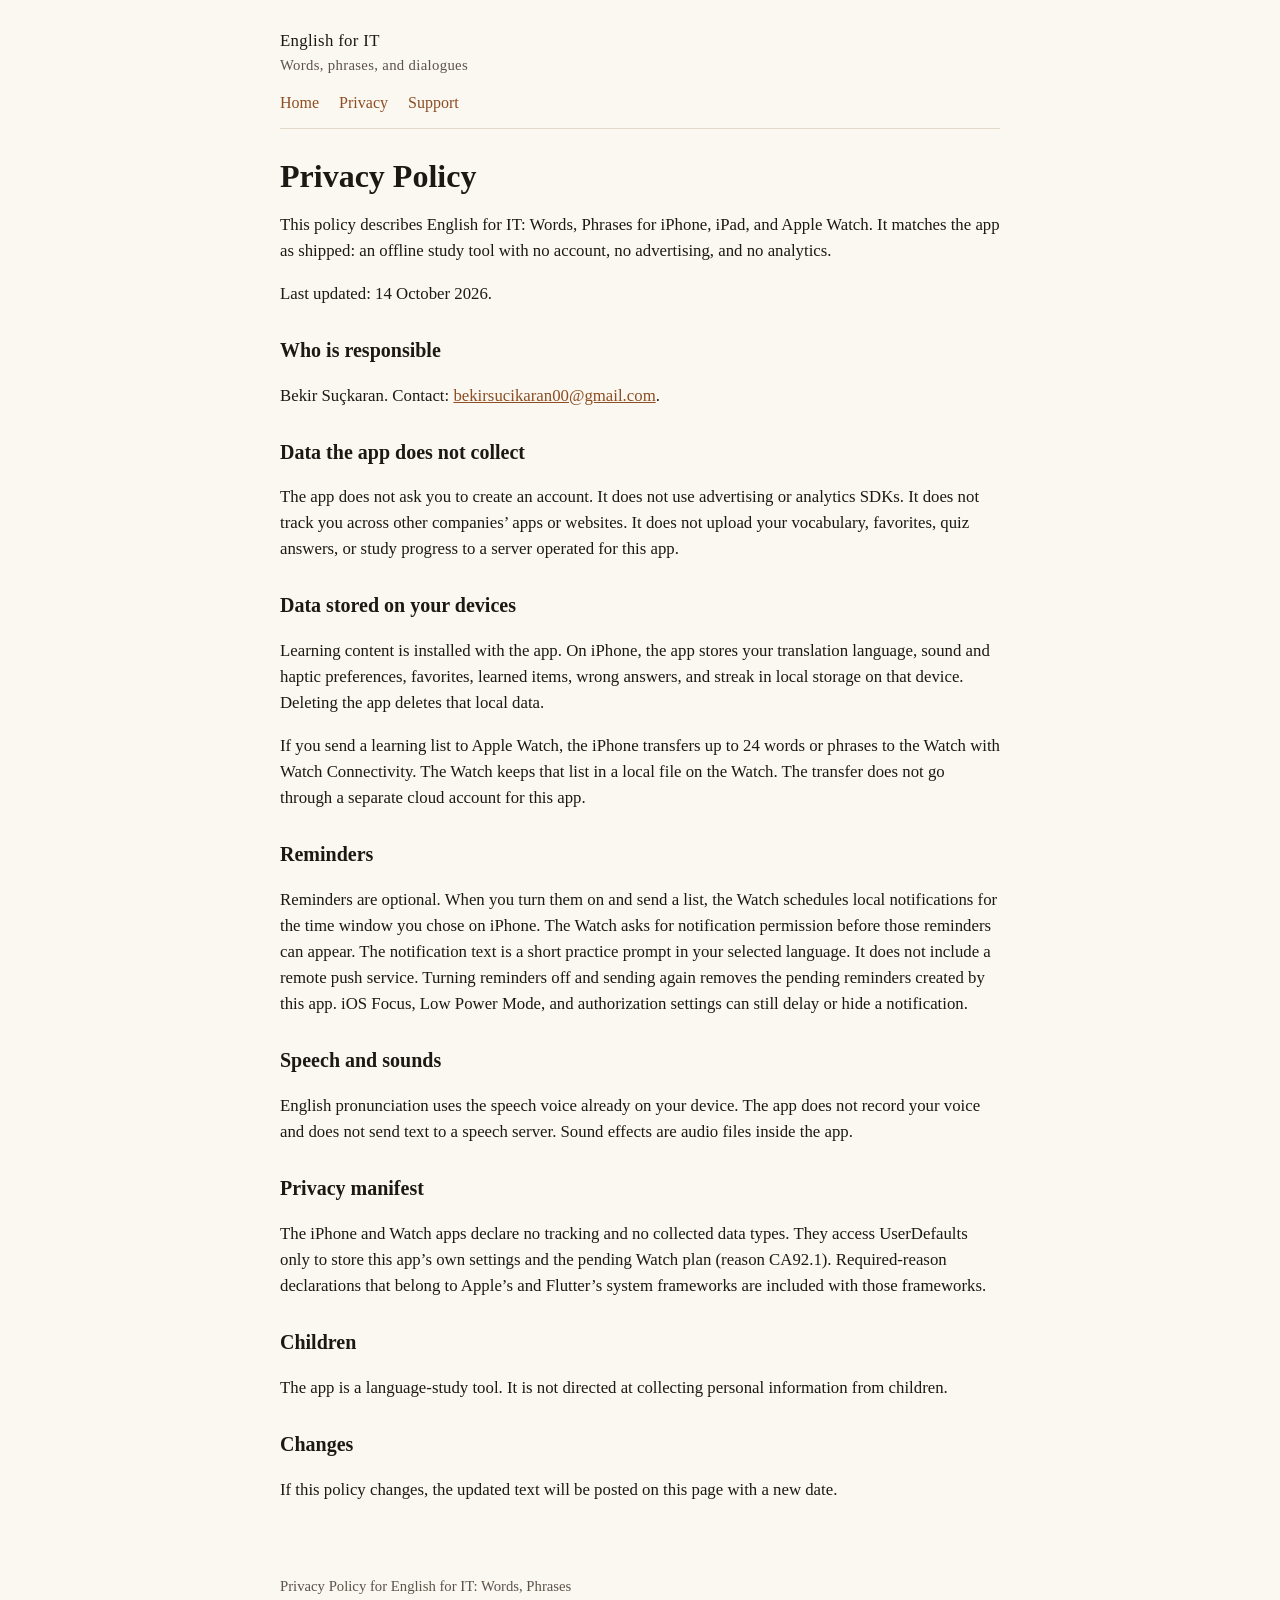
==== privacy.html @ e93d605b "Publish the Privacy Policy and Support pages for English for IT. Co-authored-by: Cursor <cursoragent" ====
<!DOCTYPE html>
<html lang="en">
<head>
  <meta charset="utf-8">
  <meta name="viewport" content="width=device-width, initial-scale=1">
  <title>Privacy Policy — English for IT: Words, Phrases</title>
  <link rel="stylesheet" href="style.css">
</head>
<body>
  <a class="skip" href="#content">Skip to content</a>
  <header>
    <p class="brand">English for IT <span>Words, phrases, and dialogues</span></p>
    <nav>
      <a href="index.html">Home</a>
      <a href="privacy.html">Privacy</a>
      <a href="support.html">Support</a>
    </nav>
  </header>
  <main id="content">
    <h1>Privacy Policy</h1>
    <p>This policy describes English for IT: Words, Phrases for iPhone, iPad, and Apple Watch. It matches the app as shipped: an offline study tool with no account, no advertising, and no analytics.</p>
    <p>Last updated: 14 October 2026.</p>

    <h2>Who is responsible</h2>
    <p>Bekir Suçkaran. Contact: <a href="mailto:bekirsucikaran00@gmail.com">bekirsucikaran00@gmail.com</a>.</p>

    <h2>Data the app does not collect</h2>
    <p>The app does not ask you to create an account. It does not use advertising or analytics SDKs. It does not track you across other companies’ apps or websites. It does not upload your vocabulary, favorites, quiz answers, or study progress to a server operated for this app.</p>

    <h2>Data stored on your devices</h2>
    <p>Learning content is installed with the app. On iPhone, the app stores your translation language, sound and haptic preferences, favorites, learned items, wrong answers, and streak in local storage on that device. Deleting the app deletes that local data.</p>
    <p>If you send a learning list to Apple Watch, the iPhone transfers up to 24 words or phrases to the Watch with Watch Connectivity. The Watch keeps that list in a local file on the Watch. The transfer does not go through a separate cloud account for this app.</p>

    <h2>Reminders</h2>
    <p>Reminders are optional. When you turn them on and send a list, the Watch schedules local notifications for the time window you chose on iPhone. The Watch asks for notification permission before those reminders can appear. The notification text is a short practice prompt in your selected language. It does not include a remote push service. Turning reminders off and sending again removes the pending reminders created by this app. iOS Focus, Low Power Mode, and authorization settings can still delay or hide a notification.</p>

    <h2>Speech and sounds</h2>
    <p>English pronunciation uses the speech voice already on your device. The app does not record your voice and does not send text to a speech server. Sound effects are audio files inside the app.</p>

    <h2>Privacy manifest</h2>
    <p>The iPhone and Watch apps declare no tracking and no collected data types. They access UserDefaults only to store this app’s own settings and the pending Watch plan (reason CA92.1). Required-reason declarations that belong to Apple’s and Flutter’s system frameworks are included with those frameworks.</p>

    <h2>Children</h2>
    <p>The app is a language-study tool. It is not directed at collecting personal information from children.</p>

    <h2>Changes</h2>
    <p>If this policy changes, the updated text will be posted on this page with a new date.</p>
  </main>
  <footer>Privacy Policy for English for IT: Words, Phrases</footer>
</body>
</html>
---- style.css ----
:root {
  color-scheme: light;
  --ink: #1c1915;
  --muted: #5c5348;
  --line: #e4d8c8;
  --paper: #fbf7f1;
  --card: #ffffff;
  --accent: #8c4e22;
}

* { box-sizing: border-box; }

body {
  margin: 0;
  font-family: "Iowan Old Style", Palatino, "Palatino Linotype", Georgia, serif;
  color: var(--ink);
  background: var(--paper);
  line-height: 1.55;
}

a { color: var(--accent); }

.skip {
  position: absolute;
  left: 12px;
  top: -40px;
}

.skip:focus { top: 12px; }

header, main, footer {
  width: min(720px, calc(100% - 32px));
  margin-left: auto;
  margin-right: auto;
}

header {
  padding: 28px 0 12px;
  border-bottom: 1px solid var(--line);
}

.brand {
  margin: 0;
  font-size: 1.05rem;
  letter-spacing: 0.02em;
}

.brand span {
  display: block;
  color: var(--muted);
  font-size: 0.92rem;
}

nav { margin-top: 14px; }

nav a {
  margin-right: 16px;
  text-decoration: none;
}

nav a:hover { text-decoration: underline; }

main { padding: 28px 0 48px; }

h1 { font-size: 2rem; line-height: 1.2; margin: 0 0 12px; }

h2 { font-size: 1.25rem; margin: 28px 0 8px; }

p, li { font-size: 1.05rem; }

.card {
  background: var(--card);
  border: 1px solid var(--line);
  border-radius: 16px;
  padding: 18px 18px 8px;
}

footer {
  padding: 8px 0 36px;
  color: var(--muted);
  font-size: 0.92rem;
}
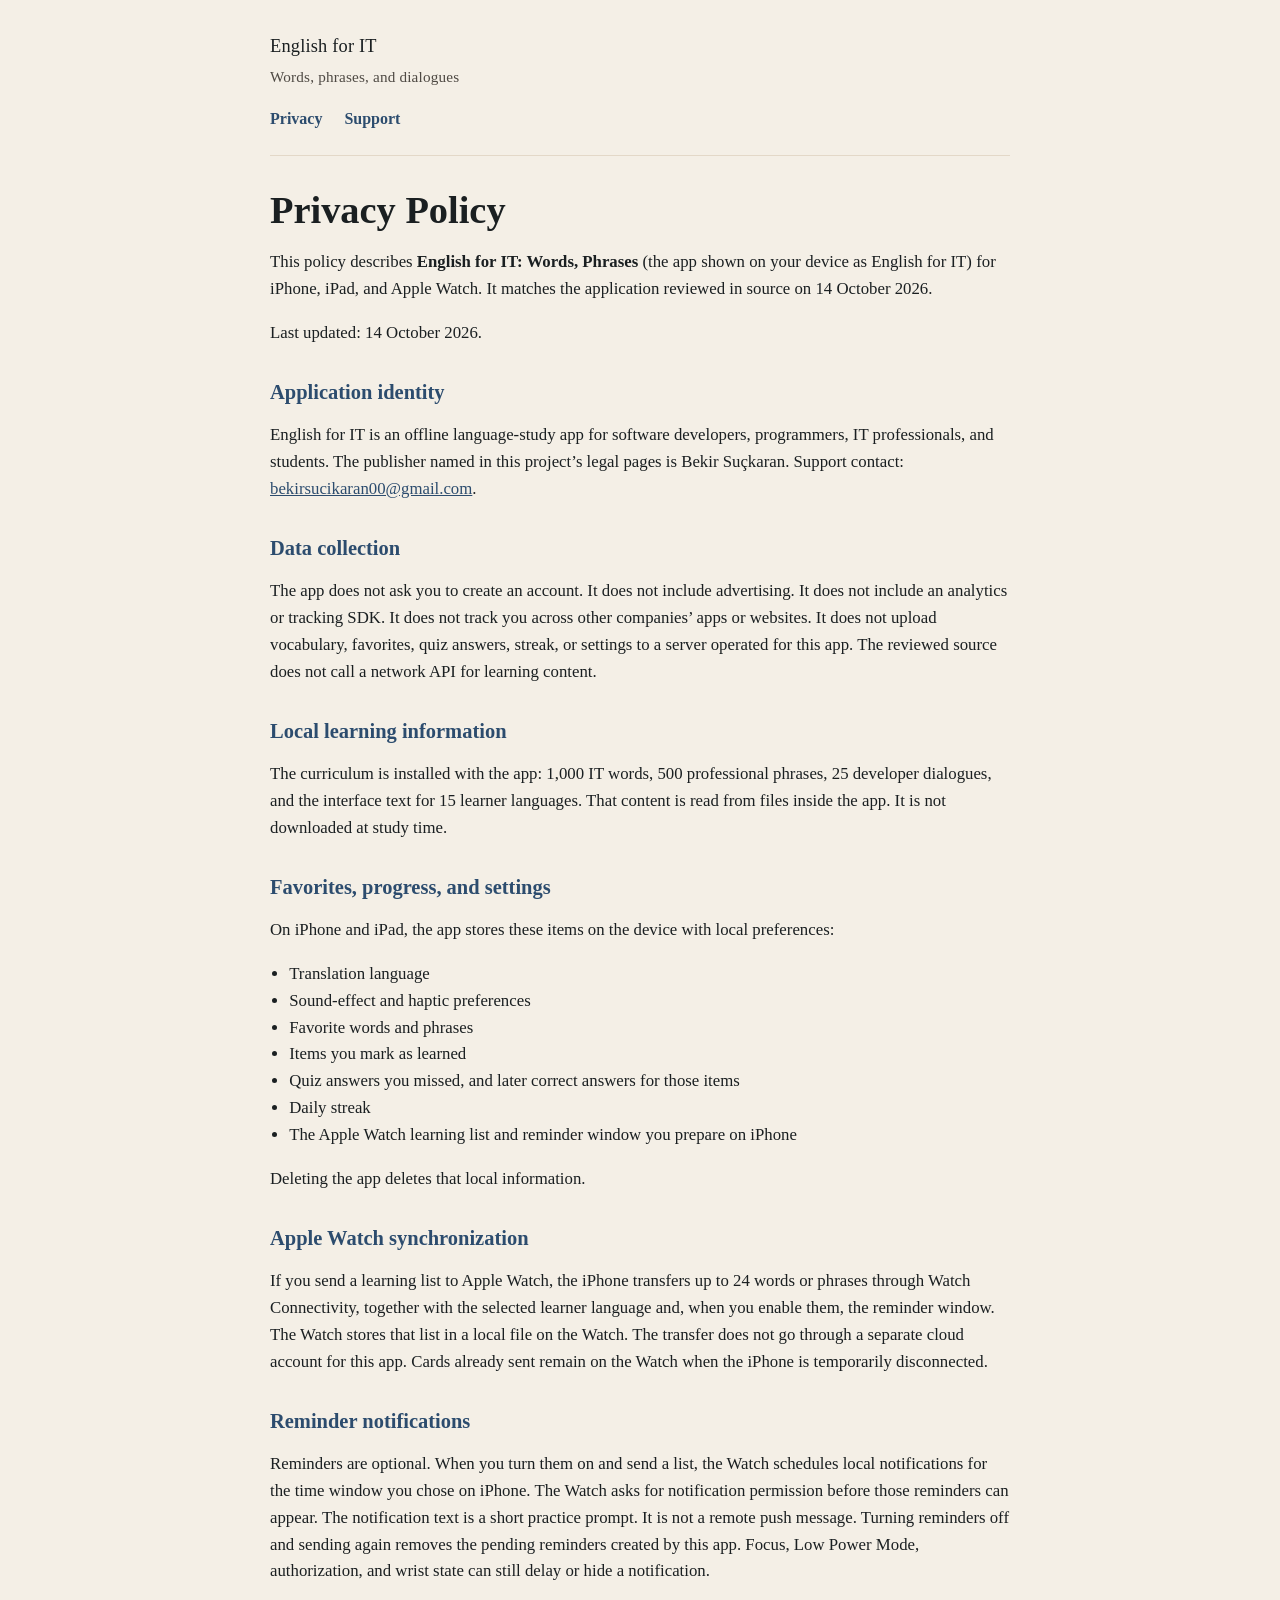
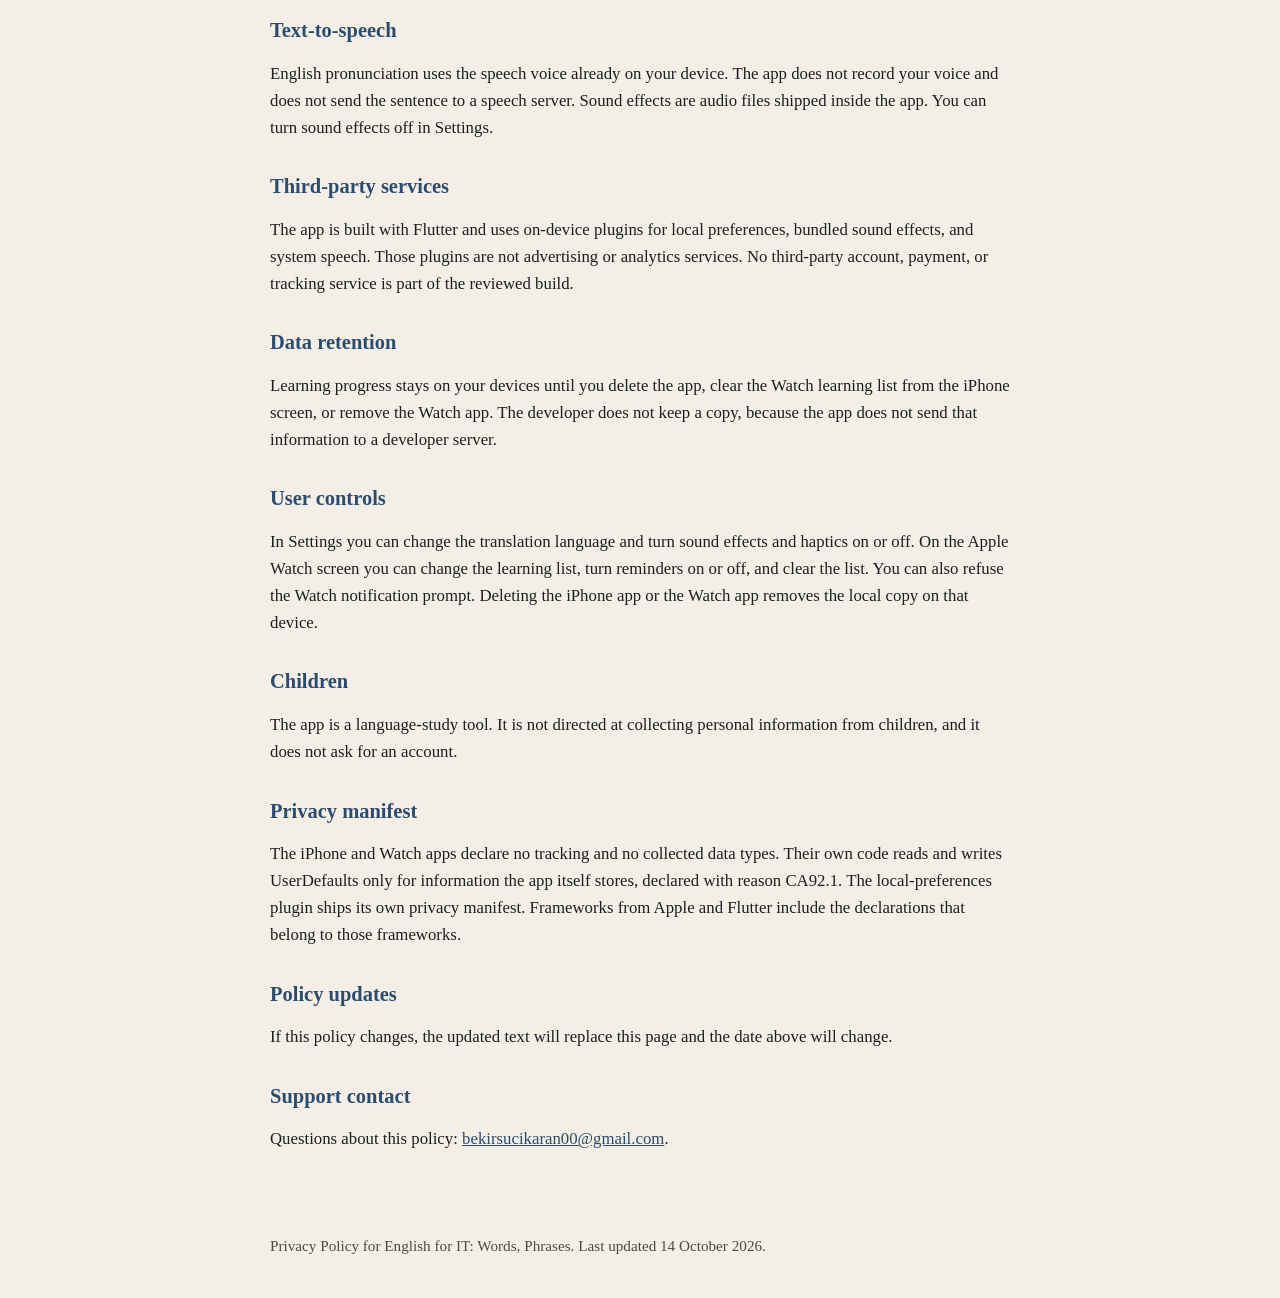
==== commit ef3781fd: "Publish the fuller privacy policy and support guide. The App Store listing needs the same local-data" ====
--- a/privacy.html
+++ b/privacy.html
@@ -4,48 +4,75 @@
   <meta charset="utf-8">
   <meta name="viewport" content="width=device-width, initial-scale=1">
   <title>Privacy Policy — English for IT: Words, Phrases</title>
+  <meta name="description" content="Privacy Policy for English for IT: Words, Phrases. Offline study. No account, advertising, analytics, or tracking.">
   <link rel="stylesheet" href="style.css">
 </head>
 <body>
   <a class="skip" href="#content">Skip to content</a>
   <header>
     <p class="brand">English for IT <span>Words, phrases, and dialogues</span></p>
-    <nav>
-      <a href="index.html">Home</a>
-      <a href="privacy.html">Privacy</a>
+    <nav aria-label="Legal">
+      <a href="index.html">Privacy</a>
       <a href="support.html">Support</a>
     </nav>
   </header>
   <main id="content">
     <h1>Privacy Policy</h1>
-    <p>This policy describes English for IT: Words, Phrases for iPhone, iPad, and Apple Watch. It matches the app as shipped: an offline study tool with no account, no advertising, and no analytics.</p>
+    <p>This policy describes <strong>English for IT: Words, Phrases</strong> (the app shown on your device as English for IT) for iPhone, iPad, and Apple Watch. It matches the application reviewed in source on 14 October 2026.</p>
     <p>Last updated: 14 October 2026.</p>
 
-    <h2>Who is responsible</h2>
-    <p>Bekir Suçkaran. Contact: <a href="mailto:bekirsucikaran00@gmail.com">bekirsucikaran00@gmail.com</a>.</p>
+    <h2>Application identity</h2>
+    <p>English for IT is an offline language-study app for software developers, programmers, IT professionals, and students. The publisher named in this project’s legal pages is Bekir Suçkaran. Support contact: <a href="mailto:bekirsucikaran00@gmail.com">bekirsucikaran00@gmail.com</a>.</p>
 
-    <h2>Data the app does not collect</h2>
-    <p>The app does not ask you to create an account. It does not use advertising or analytics SDKs. It does not track you across other companies’ apps or websites. It does not upload your vocabulary, favorites, quiz answers, or study progress to a server operated for this app.</p>
+    <h2>Data collection</h2>
+    <p>The app does not ask you to create an account. It does not include advertising. It does not include an analytics or tracking SDK. It does not track you across other companies’ apps or websites. It does not upload vocabulary, favorites, quiz answers, streak, or settings to a server operated for this app. The reviewed source does not call a network API for learning content.</p>
 
-    <h2>Data stored on your devices</h2>
-    <p>Learning content is installed with the app. On iPhone, the app stores your translation language, sound and haptic preferences, favorites, learned items, wrong answers, and streak in local storage on that device. Deleting the app deletes that local data.</p>
-    <p>If you send a learning list to Apple Watch, the iPhone transfers up to 24 words or phrases to the Watch with Watch Connectivity. The Watch keeps that list in a local file on the Watch. The transfer does not go through a separate cloud account for this app.</p>
+    <h2>Local learning information</h2>
+    <p>The curriculum is installed with the app: 1,000 IT words, 500 professional phrases, 25 developer dialogues, and the interface text for 15 learner languages. That content is read from files inside the app. It is not downloaded at study time.</p>
 
-    <h2>Reminders</h2>
-    <p>Reminders are optional. When you turn them on and send a list, the Watch schedules local notifications for the time window you chose on iPhone. The Watch asks for notification permission before those reminders can appear. The notification text is a short practice prompt in your selected language. It does not include a remote push service. Turning reminders off and sending again removes the pending reminders created by this app. iOS Focus, Low Power Mode, and authorization settings can still delay or hide a notification.</p>
+    <h2>Favorites, progress, and settings</h2>
+    <p>On iPhone and iPad, the app stores these items on the device with local preferences:</p>
+    <ul>
+      <li>Translation language</li>
+      <li>Sound-effect and haptic preferences</li>
+      <li>Favorite words and phrases</li>
+      <li>Items you mark as learned</li>
+      <li>Quiz answers you missed, and later correct answers for those items</li>
+      <li>Daily streak</li>
+      <li>The Apple Watch learning list and reminder window you prepare on iPhone</li>
+    </ul>
+    <p>Deleting the app deletes that local information.</p>
 
-    <h2>Speech and sounds</h2>
-    <p>English pronunciation uses the speech voice already on your device. The app does not record your voice and does not send text to a speech server. Sound effects are audio files inside the app.</p>
+    <h2>Apple Watch synchronization</h2>
+    <p>If you send a learning list to Apple Watch, the iPhone transfers up to 24 words or phrases through Watch Connectivity, together with the selected learner language and, when you enable them, the reminder window. The Watch stores that list in a local file on the Watch. The transfer does not go through a separate cloud account for this app. Cards already sent remain on the Watch when the iPhone is temporarily disconnected.</p>
+
+    <h2>Reminder notifications</h2>
+    <p>Reminders are optional. When you turn them on and send a list, the Watch schedules local notifications for the time window you chose on iPhone. The Watch asks for notification permission before those reminders can appear. The notification text is a short practice prompt. It is not a remote push message. Turning reminders off and sending again removes the pending reminders created by this app. Focus, Low Power Mode, authorization, and wrist state can still delay or hide a notification.</p>
+
+    <h2>Text-to-speech</h2>
+    <p>English pronunciation uses the speech voice already on your device. The app does not record your voice and does not send the sentence to a speech server. Sound effects are audio files shipped inside the app. You can turn sound effects off in Settings.</p>
+
+    <h2>Third-party services</h2>
+    <p>The app is built with Flutter and uses on-device plugins for local preferences, bundled sound effects, and system speech. Those plugins are not advertising or analytics services. No third-party account, payment, or tracking service is part of the reviewed build.</p>
+
+    <h2>Data retention</h2>
+    <p>Learning progress stays on your devices until you delete the app, clear the Watch learning list from the iPhone screen, or remove the Watch app. The developer does not keep a copy, because the app does not send that information to a developer server.</p>
+
+    <h2>User controls</h2>
+    <p>In Settings you can change the translation language and turn sound effects and haptics on or off. On the Apple Watch screen you can change the learning list, turn reminders on or off, and clear the list. You can also refuse the Watch notification prompt. Deleting the iPhone app or the Watch app removes the local copy on that device.</p>
+
+    <h2>Children</h2>
+    <p>The app is a language-study tool. It is not directed at collecting personal information from children, and it does not ask for an account.</p>
 
     <h2>Privacy manifest</h2>
-    <p>The iPhone and Watch apps declare no tracking and no collected data types. They access UserDefaults only to store this app’s own settings and the pending Watch plan (reason CA92.1). Required-reason declarations that belong to Apple’s and Flutter’s system frameworks are included with those frameworks.</p>
+    <p>The iPhone and Watch apps declare no tracking and no collected data types. Their own code reads and writes UserDefaults only for information the app itself stores, declared with reason CA92.1. The local-preferences plugin ships its own privacy manifest. Frameworks from Apple and Flutter include the declarations that belong to those frameworks.</p>
 
-    <h2>Children</h2>
-    <p>The app is a language-study tool. It is not directed at collecting personal information from children.</p>
+    <h2>Policy updates</h2>
+    <p>If this policy changes, the updated text will replace this page and the date above will change.</p>
 
-    <h2>Changes</h2>
-    <p>If this policy changes, the updated text will be posted on this page with a new date.</p>
+    <h2>Support contact</h2>
+    <p>Questions about this policy: <a href="mailto:bekirsucikaran00@gmail.com">bekirsucikaran00@gmail.com</a>.</p>
   </main>
-  <footer>Privacy Policy for English for IT: Words, Phrases</footer>
+  <footer>Privacy Policy for English for IT: Words, Phrases. Last updated 14 October 2026.</footer>
 </body>
 </html>
--- a/style.css
+++ b/style.css
@@ -1,82 +1,106 @@
 :root {
   color-scheme: light;
-  --ink: #1c1915;
-  --muted: #5c5348;
-  --line: #e4d8c8;
-  --paper: #fbf7f1;
-  --card: #ffffff;
-  --accent: #8c4e22;
+  --ink: #1a1f21;
+  --muted: #4e4943;
+  --line: #e3d8c8;
+  --paper: #f4efe6;
+  --card: #fffbf6;
+  --accent: #2c4c6e;
+  --copper: #8a4e28;
 }
 
 * { box-sizing: border-box; }
 
 body {
   margin: 0;
-  font-family: "Iowan Old Style", Palatino, "Palatino Linotype", Georgia, serif;
+  font-family: "Iowan Old Style", Palatino, Georgia, serif;
   color: var(--ink);
   background: var(--paper);
-  line-height: 1.55;
+  line-height: 1.6;
 }
 
 a { color: var(--accent); }
+a:hover { text-decoration-thickness: 2px; }
 
 .skip {
   position: absolute;
   left: 12px;
-  top: -40px;
+  top: -48px;
+  background: var(--card);
+  padding: 8px 12px;
 }
 
 .skip:focus { top: 12px; }
 
 header, main, footer {
-  width: min(720px, calc(100% - 32px));
+  width: min(740px, calc(100% - 32px));
   margin-left: auto;
   margin-right: auto;
 }
 
 header {
-  padding: 28px 0 12px;
+  padding: 32px 0 16px;
   border-bottom: 1px solid var(--line);
 }
 
 .brand {
   margin: 0;
-  font-size: 1.05rem;
-  letter-spacing: 0.02em;
+  font-size: 1.15rem;
+  letter-spacing: 0.01em;
 }
 
 .brand span {
   display: block;
+  margin-top: 4px;
   color: var(--muted);
-  font-size: 0.92rem;
+  font-size: 0.95rem;
 }
 
-nav { margin-top: 14px; }
+nav { margin-top: 16px; }
 
 nav a {
-  margin-right: 16px;
+  display: inline-block;
+  margin: 0 18px 8px 0;
   text-decoration: none;
+  font-weight: 600;
 }
 
-nav a:hover { text-decoration: underline; }
+nav a:hover, nav a:focus { text-decoration: underline; }
 
-main { padding: 28px 0 48px; }
+main { padding: 32px 0 56px; }
 
-h1 { font-size: 2rem; line-height: 1.2; margin: 0 0 12px; }
+h1 {
+  font-size: clamp(1.8rem, 4vw, 2.4rem);
+  line-height: 1.15;
+  margin: 0 0 14px;
+}
 
-h2 { font-size: 1.25rem; margin: 28px 0 8px; }
+h2 {
+  font-size: 1.28rem;
+  line-height: 1.3;
+  margin: 32px 0 8px;
+  color: var(--accent);
+}
 
 p, li { font-size: 1.05rem; }
+
+ul { padding-left: 1.2rem; }
 
 .card {
   background: var(--card);
   border: 1px solid var(--line);
-  border-radius: 16px;
-  padding: 18px 18px 8px;
+  border-radius: 18px;
+  padding: 8px 20px 4px;
+  margin: 18px 0;
 }
 
 footer {
-  padding: 8px 0 36px;
+  padding: 8px 0 40px;
   color: var(--muted);
-  font-size: 0.92rem;
+  font-size: 0.95rem;
 }
+
+@media (max-width: 640px) {
+  header, main, footer { width: min(740px, calc(100% - 24px)); }
+  h1 { font-size: 1.7rem; }
+}
